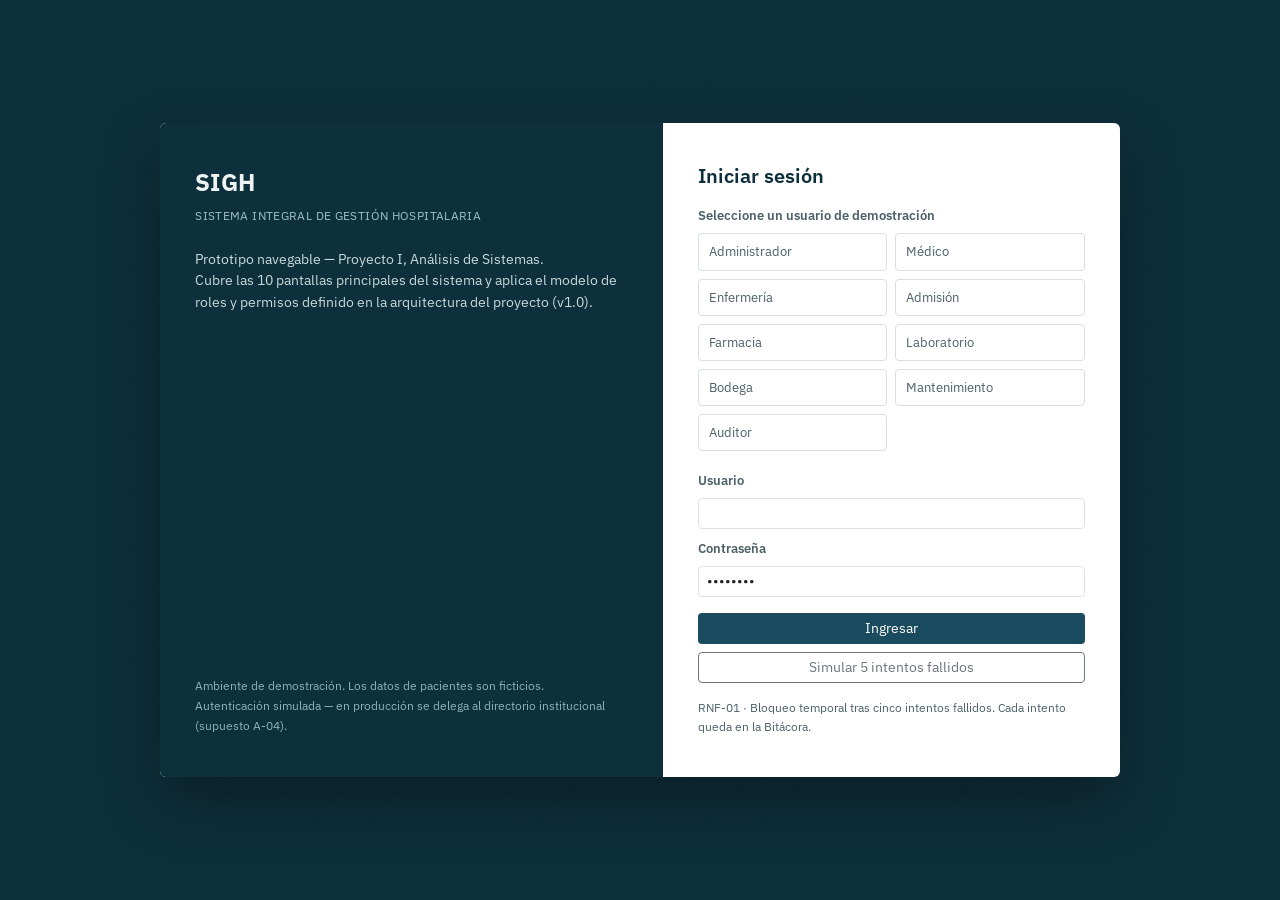
==== index.html @ eeaeb060 "establecer index.html" ====
<!DOCTYPE html>
<html lang="es">
<head>
<meta charset="UTF-8">
<meta name="viewport" content="width=device-width, initial-scale=1">
<title>Inicio de sesión — SIGH</title>
<link href="https://cdnjs.cloudflare.com/ajax/libs/twitter-bootstrap/5.3.3/css/bootstrap.min.css" rel="stylesheet">
<link href="https://fonts.googleapis.com/css2?family=IBM+Plex+Sans:wght@400;500;600;700&family=IBM+Plex+Mono:wght@500;600&display=swap" rel="stylesheet">
<link href="css/styles.css" rel="stylesheet">
</head>
<body>
<div id="screen-login">

  <div class="login-card">
    <div class="login-side">
      <div>
        <div class="brand">SIGH<small>SISTEMA INTEGRAL DE GESTIÓN HOSPITALARIA</small></div>
        <p class="mt-4 mb-0" style="font-size:.85rem; color:#c7dadb; line-height:1.6;">
          Prototipo navegable — Proyecto I, Análisis de Sistemas.<br>
          Cubre las 10 pantallas principales del sistema y aplica el modelo de roles
          y permisos definido en la arquitectura del proyecto (v1.0).
        </p>
      </div>
      <div class="meta-line">
        Ambiente de demostración. Los datos de pacientes son ficticios.<br>
        Autenticación simulada — en producción se delega al directorio institucional (supuesto A-04).
      </div>
    </div>
    <div class="login-form">
      <h5 class="mb-3">Iniciar sesión</h5>
      <div class="mb-3">
        <label class="form-label">Seleccione un usuario de demostración</label>
        <div class="role-pick" id="role-pick"></div>
      </div>
      <div class="mb-2">
        <label class="form-label">Usuario</label>
        <input type="text" class="form-control form-control-sm" id="login-user" readonly>
      </div>
      <div class="mb-3">
        <label class="form-label">Contraseña</label>
        <input type="password" class="form-control form-control-sm" id="login-pass" placeholder="••••••••" value="demo1234">
      </div>
      <div id="login-alert" class="alert alert-danger py-2 px-3 d-none" style="font-size:.82rem;"></div>
      <button class="btn btn-sm w-100" style="background:var(--sigh-teal-700); color:#fff;" onclick="doLogin()">Ingresar</button>
      <button class="btn btn-sm btn-outline-secondary w-100 mt-2" onclick="simulateFailedLogin()">Simular 5 intentos fallidos</button>
      <p class="helper-text mt-3 mb-0">
        RNF-01 · Bloqueo temporal tras cinco intentos fallidos. Cada intento queda en la Bitácora.
      </p>
    </div>
  </div>
</div>

<script src="https://cdnjs.cloudflare.com/ajax/libs/twitter-bootstrap/5.3.3/js/bootstrap.bundle.min.js"></script>
<script src="js/app.js"></script>
<script>
/* ---------------------------------------------------------
   Lógica exclusiva de la pantalla de inicio de sesión
--------------------------------------------------------- */
let selectedRoleKey = null;

function buildRolePicker(){
  const wrap = document.getElementById('role-pick');
  wrap.innerHTML = '';
  Object.entries(ROLES).forEach(([key, r]) => {
    const btn = document.createElement('button');
    btn.type = 'button';
    btn.className = 'role-chip';
    btn.textContent = r.label;
    btn.onclick = () => selectRole(key, btn);
    wrap.appendChild(btn);
  });
}

function selectRole(key, btnEl){
  selectedRoleKey = key;
  document.querySelectorAll('.role-chip').forEach(b => b.classList.remove('active'));
  btnEl.classList.add('active');
  document.getElementById('login-user').value = ROLES[key].user;
}

let failCount = 0;
function simulateFailedLogin(){
  failCount = 5;
  const a = document.getElementById('login-alert');
  a.classList.remove('d-none');
  a.textContent = 'Cuenta bloqueada temporalmente tras 5 intentos fallidos (RNF-01). Intente nuevamente en unos minutos o contacte a Informática.';
}

function doLogin(){
  const alertEl = document.getElementById('login-alert');
  if(!selectedRoleKey){
    alertEl.classList.remove('d-none');
    alertEl.textContent = 'Seleccione un usuario de demostración para continuar.';
    return;
  }
  if(failCount >= 5){
    alertEl.classList.remove('d-none');
    alertEl.textContent = 'Esta cuenta está bloqueada temporalmente. No es posible iniciar sesión.';
    return;
  }
  alertEl.classList.add('d-none');
  setRole(selectedRoleKey);
  logAudit('Inicio de sesión', 'Sesión iniciada correctamente', 'ok');
  const firstAllowed = SCREENS.find(s => s.roles.includes(selectedRoleKey));
  window.location.href = firstAllowed ? firstAllowed.file : SCREENS[0].file;
}

// Si ya hay una sesión activa (localStorage), ir directo al primer módulo permitido
if(getRole()){
  const r = getRole();
  const firstAllowed = SCREENS.find(s => s.roles.includes(r));
  window.location.href = firstAllowed ? firstAllowed.file : SCREENS[0].file;
} else {
  buildRolePicker();
}
</script>
</body>
</html>
---- css/styles.css ----
/* SIGH — Prototipo navegable — hoja de estilos compartida */

  :root{
    --sigh-ink:#132229;
    --sigh-ink-soft:#4b6068;
    --sigh-teal-900:#0e2f3c;
    --sigh-teal-700:#1b4b5f;
    --sigh-teal-500:#2b7085;
    --sigh-teal-100:#e4eef0;
    --sigh-bg:#f3f5f4;
    --sigh-panel:#ffffff;
    --sigh-line:#d8dfe0;
    --sigh-green:#2f7a5e;
    --sigh-green-bg:#e7f2ec;
    --sigh-amber:#96631b;
    --sigh-amber-bg:#fbf0dd;
    --sigh-red:#a83a2c;
    --sigh-red-bg:#fbe9e5;
    --sigh-slate-bg:#eceff0;
  }
  html,body{height:100%;}
  body{
    background:var(--sigh-bg);
    color:var(--sigh-ink);
    font-family:'IBM Plex Sans',system-ui,sans-serif;
    font-size:15px;
  }
  .mono{font-family:'IBM Plex Mono',monospace; letter-spacing:.01em;}
  h1,h2,h3,h4,h5{font-family:'IBM Plex Sans',sans-serif; font-weight:600; color:var(--sigh-teal-900);}
  .app-shell{display:flex; min-height:100vh;}

  /* ---------- Login ---------- */
  #screen-login{
    min-height:100vh; display:flex; align-items:center; justify-content:center;
    background:
      linear-gradient(180deg, rgba(14,47,60,.94), rgba(14,47,60,.94)),
      repeating-linear-gradient(135deg, #0e2f3c 0 2px, #123846 2px 40px);
  }
  .login-card{
    width:100%; max-width:960px; background:var(--sigh-panel);
    border-radius:6px; overflow:hidden; display:grid; grid-template-columns:1.1fr 1fr;
    box-shadow:0 24px 60px rgba(0,0,0,.35);
  }
  .login-side{
    background:var(--sigh-teal-900); color:#eef4f4; padding:2.6rem 2.2rem;
    display:flex; flex-direction:column; justify-content:space-between;
  }
  .login-side .brand{font-size:1.5rem; font-weight:700; letter-spacing:.01em;}
  .login-side .brand small{display:block; font-weight:400; font-size:.78rem; color:#9fc0c6; margin-top:.35rem; letter-spacing:.03em;}
  .login-side .meta-line{font-size:.78rem; color:#8fb3ba; line-height:1.6;}
  .login-form{padding:2.6rem 2.2rem;}
  .role-pick{
    display:grid; grid-template-columns:1fr 1fr; gap:.5rem; margin-bottom:1.1rem;
  }
  .role-chip{
    border:1px solid var(--sigh-line); border-radius:4px; padding:.5rem .6rem;
    font-size:.8rem; text-align:left; background:#fff; cursor:pointer; color:var(--sigh-ink-soft);
    transition:border-color .12s, color .12s;
  }
  .role-chip:hover{border-color:var(--sigh-teal-500);}
  .role-chip.active{border-color:var(--sigh-teal-700); color:var(--sigh-teal-900); background:var(--sigh-teal-100); font-weight:600;}
  .form-label{font-size:.8rem; font-weight:600; color:var(--sigh-ink-soft); text-transform:none;}

  /* ---------- App shell ---------- */
  .sidebar{
    width:236px; flex:none; background:var(--sigh-teal-900); color:#dce9ea;
    display:flex; flex-direction:column; min-height:100vh;
  }
  .sidebar .brand{padding:1.1rem 1.1rem .9rem; border-bottom:1px solid rgba(255,255,255,.08);}
  .sidebar .brand .name{font-weight:700; font-size:1.02rem; color:#fff;}
  .sidebar .brand .role{font-size:.72rem; color:#9fc0c6; margin-top:.15rem;}
  .nav-list{list-style:none; margin:0; padding:.6rem 0; flex:1; overflow-y:auto;}
  .nav-item-btn{
    width:100%; text-align:left; background:none; border:none; color:#c7dadb;
    padding:.55rem 1.1rem; font-size:.86rem; display:flex; align-items:center; gap:.55rem;
    border-left:3px solid transparent; cursor:pointer;
  }
  .nav-item-btn .ico{width:1.1rem; text-align:center; font-size:.85rem; opacity:.85;}
  .nav-item-btn:hover{background:rgba(255,255,255,.05); color:#fff;}
  .nav-item-btn.active{background:rgba(255,255,255,.08); color:#fff; border-left-color:#8fd0c9; font-weight:600;}
  .nav-item-btn.locked{color:#5e7b81; cursor:not-allowed;}
  .nav-item-btn.locked:hover{background:none; color:#5e7b81;}
  .nav-item-btn .lock-mark{margin-left:auto; font-size:.7rem;}
  .sidebar-foot{padding:.8rem 1.1rem; border-top:1px solid rgba(255,255,255,.08);}
  .sidebar-foot button{width:100%;}

  .main-col{flex:1; display:flex; flex-direction:column; min-width:0;}
  .topbar{
    background:var(--sigh-panel); border-bottom:1px solid var(--sigh-line);
    padding:.7rem 1.4rem; display:flex; align-items:center; justify-content:space-between;
  }
  .topbar .screen-title{font-weight:600; font-size:1.05rem; color:var(--sigh-teal-900);}
  .topbar .screen-sub{font-size:.78rem; color:var(--sigh-ink-soft);}
  .env-flag{font-size:.72rem; padding:.2rem .5rem; border-radius:3px; background:var(--sigh-amber-bg); color:var(--sigh-amber); font-weight:600;}
  .content-area{padding:1.4rem; flex:1;}

  .panel{background:var(--sigh-panel); border:1px solid var(--sigh-line); border-radius:5px;}
  .panel-head{padding:.85rem 1.1rem; border-bottom:1px solid var(--sigh-line); display:flex; align-items:center; justify-content:space-between;}
  .panel-head h2{font-size:.95rem; margin:0;}
  .panel-body{padding:1.1rem;}

  .table thead th{
    font-size:.72rem; text-transform:uppercase; letter-spacing:.03em; color:var(--sigh-ink-soft);
    border-bottom:1px solid var(--sigh-line); font-weight:600;
  }
  .table td{font-size:.86rem; vertical-align:middle;}

  .badge-state{font-size:.72rem; font-weight:600; padding:.32rem .55rem; border-radius:3px;}
  .st-disponible{background:var(--sigh-green-bg); color:var(--sigh-green);}
  .st-ocupada{background:var(--sigh-teal-100); color:var(--sigh-teal-700);}
  .st-reservada{background:var(--sigh-amber-bg); color:var(--sigh-amber);}
  .st-limpieza{background:#eee6f5; color:#6a4c93;}
  .st-bloqueada{background:var(--sigh-red-bg); color:var(--sigh-red);}
  .st-fuera{background:var(--sigh-slate-bg); color:#5b6a6d;}

  .bed-grid{display:grid; grid-template-columns:repeat(auto-fill,minmax(148px,1fr)); gap:.6rem;}
  .bed-card{
    border:1px solid var(--sigh-line); border-radius:5px; padding:.65rem .7rem; background:#fff;
    border-left:4px solid var(--sigh-line); cursor:pointer;
  }
  .bed-card:hover{border-color:var(--sigh-teal-500);}
  .bed-card .bed-code{font-weight:600; font-size:.84rem;}
  .bed-card .bed-serv{font-size:.72rem; color:var(--sigh-ink-soft);}
  .bed-card.b-disponible{border-left-color:var(--sigh-green);}
  .bed-card.b-ocupada{border-left-color:var(--sigh-teal-700);}
  .bed-card.b-reservada{border-left-color:var(--sigh-amber);}
  .bed-card.b-limpieza{border-left-color:#6a4c93;}
  .bed-card.b-bloqueada{border-left-color:var(--sigh-red);}
  .bed-card.b-fuera{border-left-color:#5b6a6d;}

  .sensitive-mask{
    background:repeating-linear-gradient(135deg,#eceff0 0 6px,#e2e6e7 6px 12px);
    color:transparent; border-radius:3px; padding:.05rem .3rem; user-select:none;
  }
  .field-lock{font-size:.72rem; color:var(--sigh-ink-soft); font-style:italic;}

  .kpi-card{border:1px solid var(--sigh-line); border-radius:5px; padding:.9rem 1rem; background:#fff;}
  .kpi-card .kpi-label{font-size:.72rem; color:var(--sigh-ink-soft); text-transform:uppercase; letter-spacing:.03em;}
  .kpi-card .kpi-value{font-size:1.7rem; font-weight:700; color:var(--sigh-teal-900); font-family:'IBM Plex Mono',monospace;}
  .kpi-card .kpi-delta{font-size:.75rem;}

  .toast-perm{
    position:fixed; top:1rem; right:1rem; z-index:2000; min-width:320px;
  }

  code.idcode{font-family:'IBM Plex Mono',monospace; font-size:.78rem; background:var(--sigh-slate-bg); padding:.08rem .35rem; border-radius:3px;}

  .required-star{color:var(--sigh-red);}
  .helper-text{font-size:.76rem; color:var(--sigh-ink-soft);}

  .audit-row{font-size:.8rem;}
  .audit-row.denied{color:var(--sigh-red);}

  @media (max-width:900px){
    .sidebar{position:fixed; left:-236px; top:0; z-index:1500; transition:left .18s;}
    .sidebar.open{left:0;}
    .login-card{grid-template-columns:1fr;}
    .login-side{display:none;}
  }
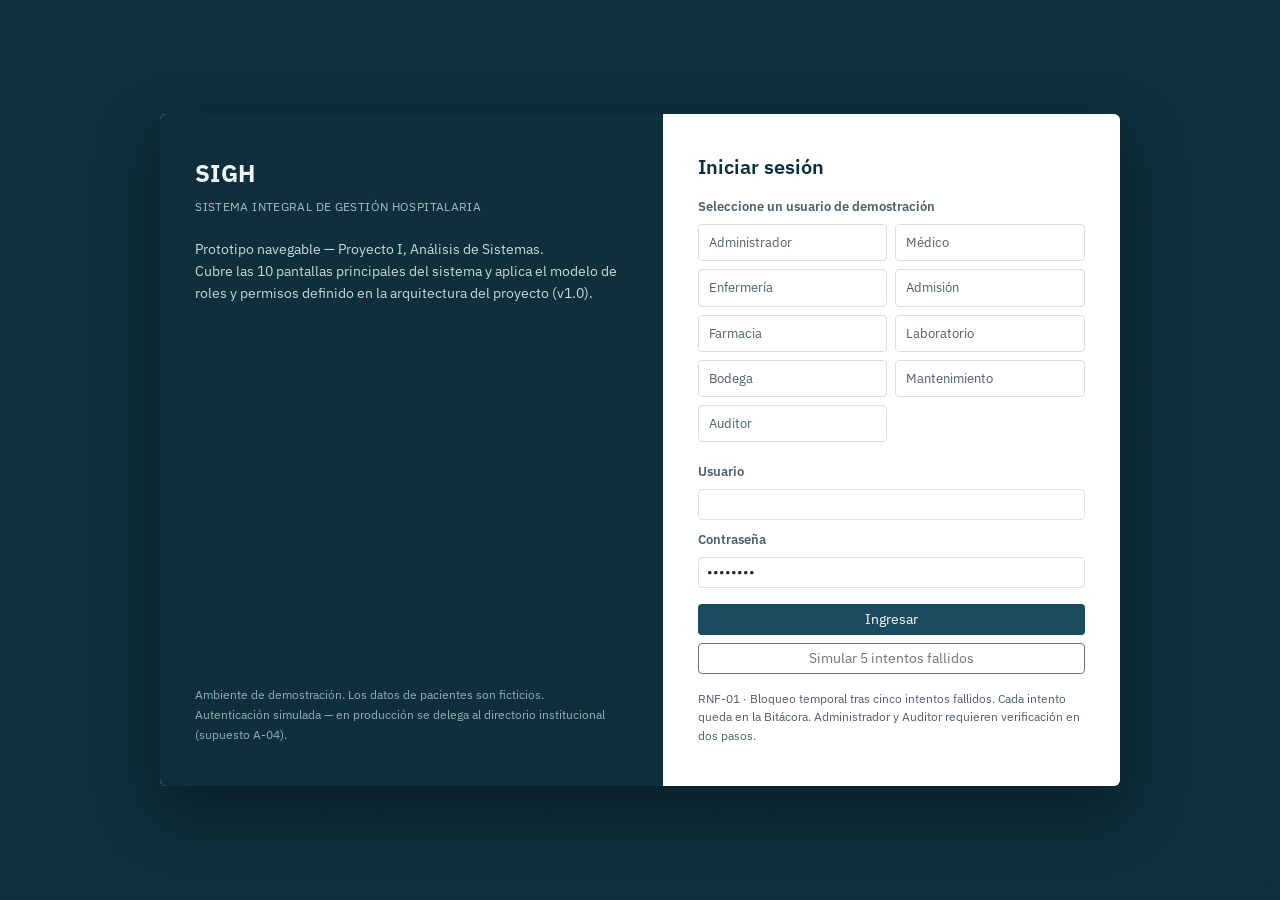
==== commit baf84d85: "finalizar prototipo" ====
--- a/index.html
+++ b/index.html
@@ -45,6 +45,7 @@
       <button class="btn btn-sm btn-outline-secondary w-100 mt-2" onclick="simulateFailedLogin()">Simular 5 intentos fallidos</button>
       <p class="helper-text mt-3 mb-0">
         RNF-01 · Bloqueo temporal tras cinco intentos fallidos. Cada intento queda en la Bitácora.
+        Administrador y Auditor requieren verificación en dos pasos.
       </p>
     </div>
   </div>
@@ -84,6 +85,8 @@
   const a = document.getElementById('login-alert');
   a.classList.remove('d-none');
   a.textContent = 'Cuenta bloqueada temporalmente tras 5 intentos fallidos (RNF-01). Intente nuevamente en unos minutos o contacte a Informática.';
+  const actor = selectedRoleKey ? (ROLES[selectedRoleKey].user + ' (intento, ' + ROLES[selectedRoleKey].label + ')') : 'desconocido';
+  logAudit('Inicio de sesión', '5 intentos fallidos consecutivos — cuenta bloqueada temporalmente (RNF-01)', 'denied', {actor});
 }
 
 function doLogin(){
@@ -96,11 +99,28 @@
   if(failCount >= 5){
     alertEl.classList.remove('d-none');
     alertEl.textContent = 'Esta cuenta está bloqueada temporalmente. No es posible iniciar sesión.';
+    logAudit('Intento de inicio de sesión', `Usuario ${ROLES[selectedRoleKey].user} — cuenta bloqueada`, 'denied',
+      {actor: ROLES[selectedRoleKey].user + ' (' + ROLES[selectedRoleKey].label + ')'});
     return;
   }
   alertEl.classList.add('d-none');
+
+  // RNF-01 — verificación en dos pasos para Administrador y Auditor (roles con mayor alcance).
+  const requiere2FA = selectedRoleKey === 'administrador' || selectedRoleKey === 'auditor';
+  const actor = ROLES[selectedRoleKey].user + ' (' + ROLES[selectedRoleKey].label + ')';
+  if(requiere2FA){
+    const codigo = prompt('Verificación en dos pasos requerida para ' + ROLES[selectedRoleKey].label + ' (RNF-01).\nIngrese el código enviado (demo: 123456):');
+    if(codigo !== '123456'){
+      alertEl.classList.remove('d-none');
+      alertEl.textContent = 'Código de verificación incorrecto. Inicio de sesión cancelado.';
+      logAudit('Verificación en dos pasos', `Código incorrecto para ${ROLES[selectedRoleKey].user}`, 'denied', {actor});
+      return;
+    }
+    logAudit('Verificación en dos pasos', `Código correcto para ${ROLES[selectedRoleKey].user}`, 'ok', {actor});
+  }
+
   setRole(selectedRoleKey);
-  logAudit('Inicio de sesión', 'Sesión iniciada correctamente', 'ok');
+  logAudit('Inicio de sesión', 'Sesión iniciada correctamente' + (requiere2FA ? ' con verificación en dos pasos' : ''), 'ok');
   const firstAllowed = SCREENS.find(s => s.roles.includes(selectedRoleKey));
   window.location.href = firstAllowed ? firstAllowed.file : SCREENS[0].file;
 }
--- a/css/styles.css
+++ b/css/styles.css
@@ -91,7 +91,13 @@
   }
   .topbar .screen-title{font-weight:600; font-size:1.05rem; color:var(--sigh-teal-900);}
   .topbar .screen-sub{font-size:.78rem; color:var(--sigh-ink-soft);}
-  .env-flag{font-size:.72rem; padding:.2rem .5rem; border-radius:3px; background:var(--sigh-amber-bg); color:var(--sigh-amber); font-weight:600;}
+  .env-flag{font-size:.72rem; padding:.2rem .5rem; border-radius:3px; background:var(--sigh-amber-bg); color:var(--sigh-amber); font-weight:600; cursor:pointer; user-select:none;}
+  .env-flag.on{background:var(--sigh-red-bg); color:var(--sigh-red);}
+  .contingency-banner{
+    background:var(--sigh-red-bg); color:var(--sigh-red); border-bottom:1px solid var(--sigh-red);
+    padding:.55rem 1.4rem; font-size:.8rem; font-weight:600; display:flex; align-items:center;
+    justify-content:space-between; gap:1rem;
+  }
   .content-area{padding:1.4rem; flex:1;}
 
   .panel{background:var(--sigh-panel); border:1px solid var(--sigh-line); border-radius:5px;}
@@ -112,6 +118,7 @@
   .st-limpieza{background:#eee6f5; color:#6a4c93;}
   .st-bloqueada{background:var(--sigh-red-bg); color:var(--sigh-red);}
   .st-fuera{background:var(--sigh-slate-bg); color:#5b6a6d;}
+  .st-mantenimiento{background:#e2ecf7; color:#2b5a86;}
 
   .bed-grid{display:grid; grid-template-columns:repeat(auto-fill,minmax(148px,1fr)); gap:.6rem;}
   .bed-card{
@@ -127,6 +134,9 @@
   .bed-card.b-limpieza{border-left-color:#6a4c93;}
   .bed-card.b-bloqueada{border-left-color:var(--sigh-red);}
   .bed-card.b-fuera{border-left-color:#5b6a6d;}
+  .bed-card.b-mantenimiento{border-left-color:#2b5a86;}
+  .bed-card .bed-actions{display:flex; gap:.35rem; margin-top:.55rem; flex-wrap:wrap;}
+  .bed-card .bed-actions button{font-size:.68rem; padding:.15rem .45rem;}
 
   .sensitive-mask{
     background:repeating-linear-gradient(135deg,#eceff0 0 6px,#e2e6e7 6px 12px);
@@ -151,9 +161,15 @@
   .audit-row{font-size:.8rem;}
   .audit-row.denied{color:var(--sigh-red);}
 
+  .menu-toggle{display:none;}
+  .sidebar-backdrop{display:none;}
+
   @media (max-width:900px){
     .sidebar{position:fixed; left:-236px; top:0; z-index:1500; transition:left .18s;}
     .sidebar.open{left:0;}
     .login-card{grid-template-columns:1fr;}
     .login-side{display:none;}
+    .menu-toggle{display:inline-flex; align-items:center; justify-content:center;}
+    .sidebar-backdrop{position:fixed; inset:0; background:rgba(14,47,60,.45); z-index:1400;}
+    .sidebar-backdrop.open{display:block;}
   }
